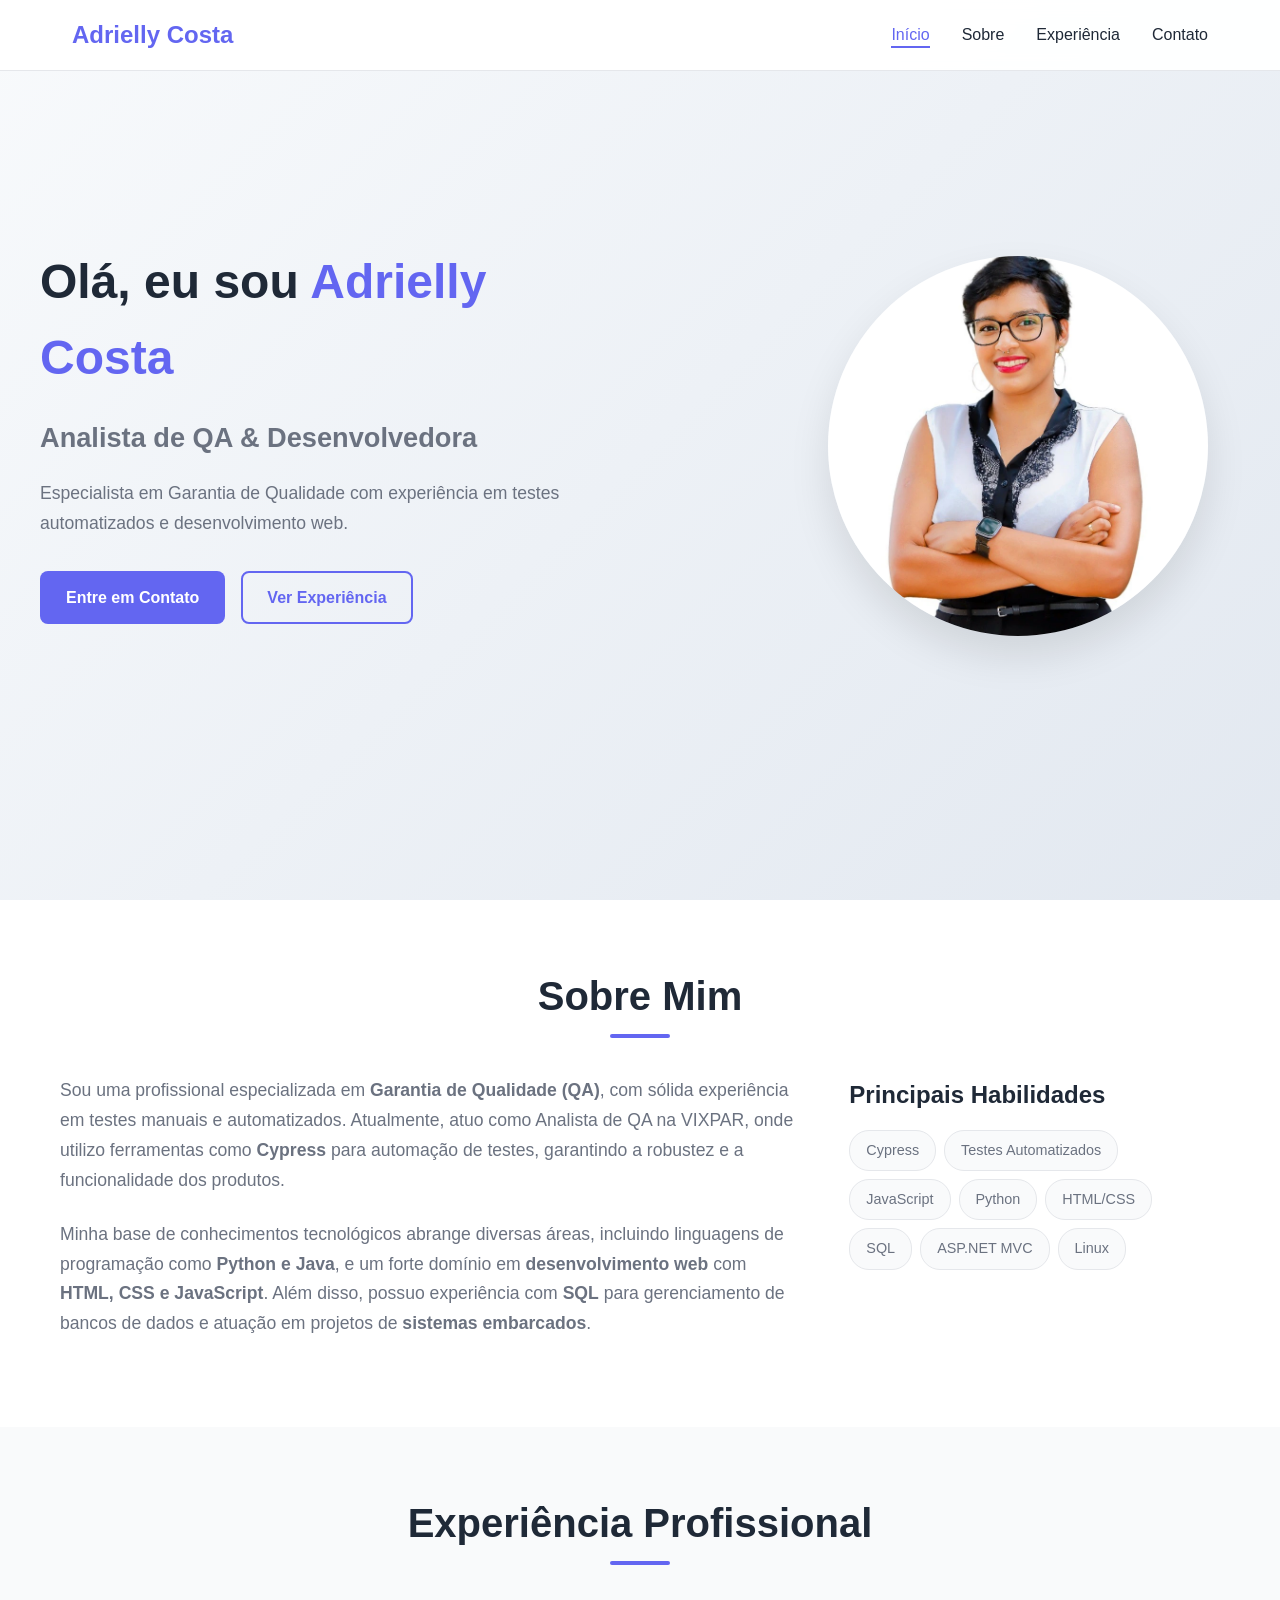
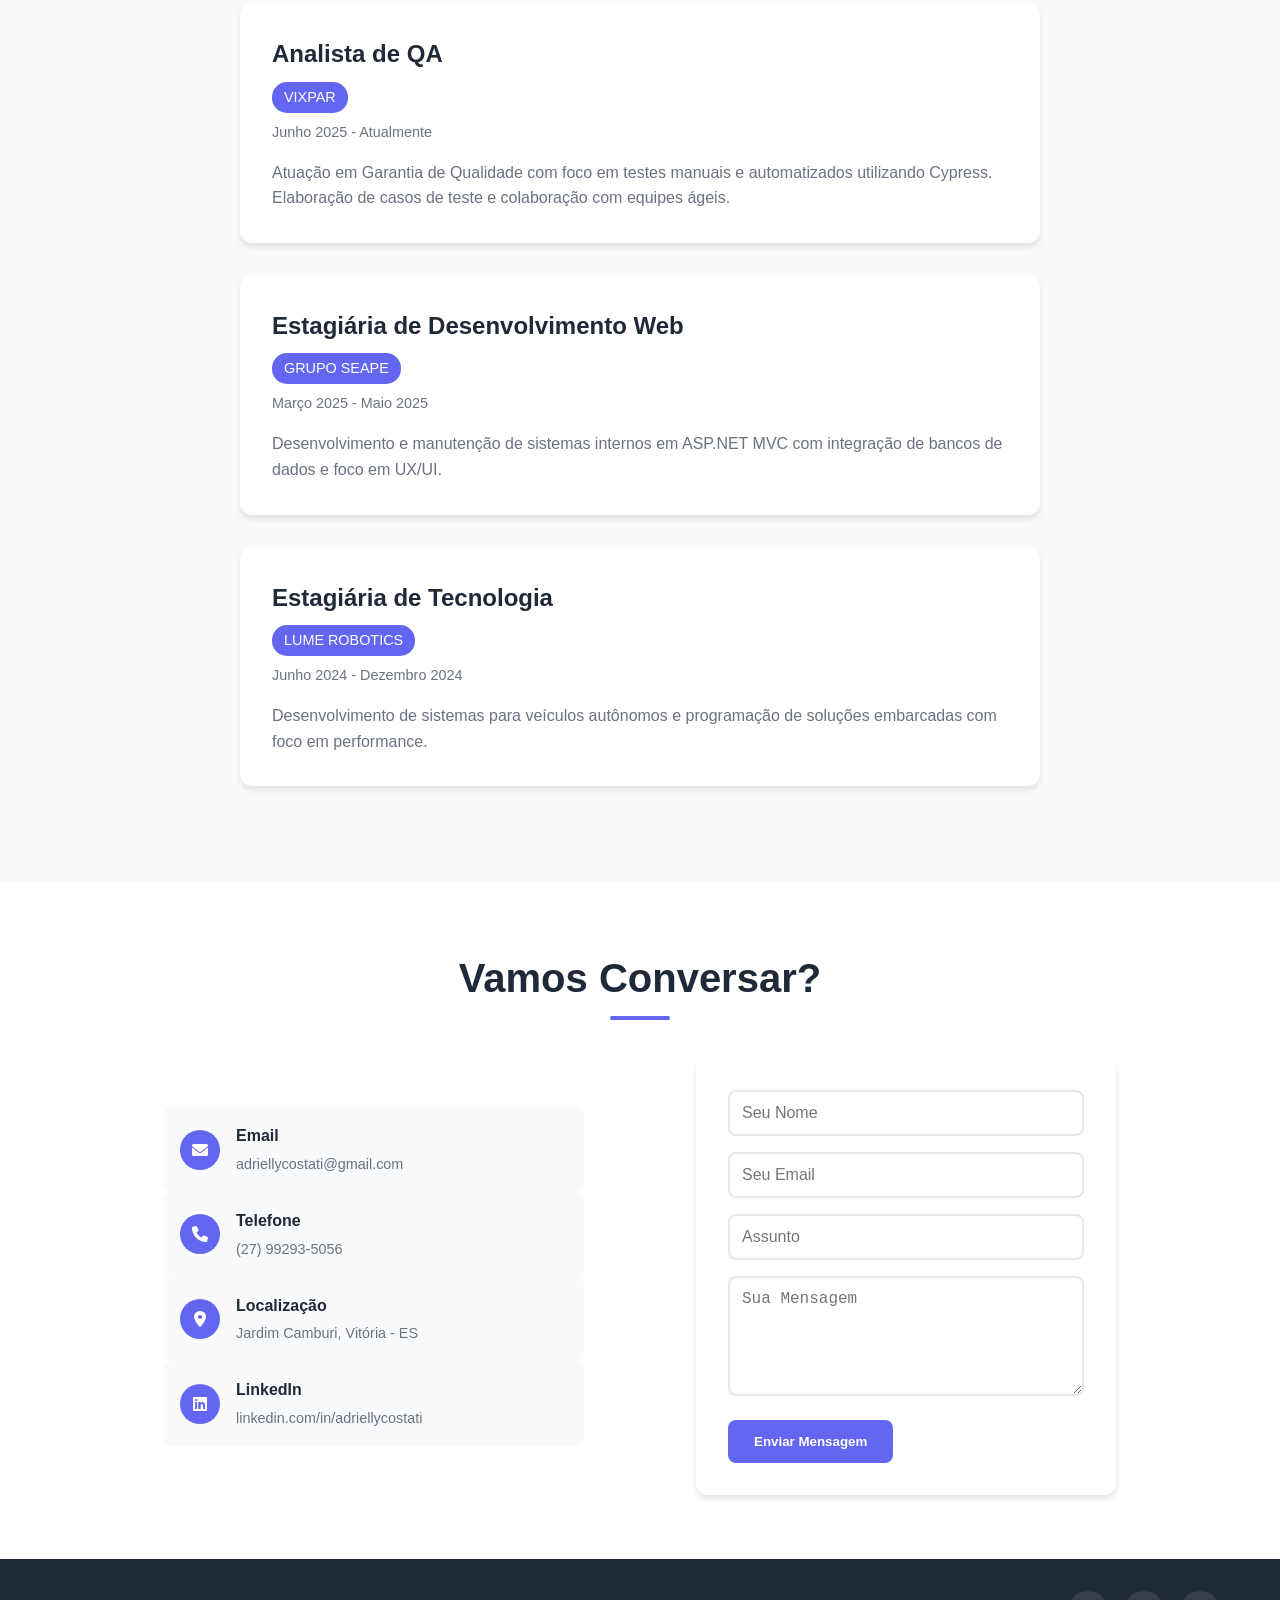
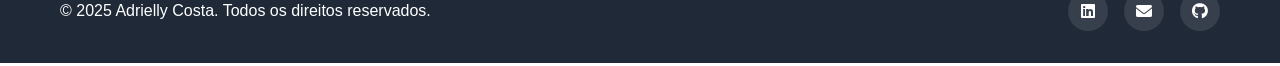
==== index.html @ 8c0b5ee8 "Meu portifório" ====
<!DOCTYPE html>
<html lang="pt-BR">
<head>
    <meta charset="UTF-8">
    <meta name="viewport" content="width=device-width, initial-scale=1.0">
    <title>Adrielly Costa - Analista de QA</title>
    <link rel="stylesheet" href="styles.css">
    <link href="https://cdnjs.cloudflare.com/ajax/libs/font-awesome/6.0.0/css/all.min.css" rel="stylesheet">
</head>
<body>
    <!-- Cabeçalho -->
    <header class="header">
        <nav class="nav">
            <h2>Adrielly Costa</h2>
            <ul class="nav-menu">
                <li><a href="#principal">Início</a></li>
                <li><a href="#sobre">Sobre</a></li>
                <li><a href="#experiencia">Experiência</a></li>
                <li><a href="#contato">Contato</a></li>
            </ul>
            <div class="hamburger">
                <span></span>
                <span></span>
                <span></span>
            </div>
        </nav>
    </header>

    <!-- Seção Principal -->
    <section id="principal" class="principal">
        <div class="principal-conteudo">
            <div class="principal-texto">
                <h1>Olá, eu sou <span class="highlight">Adrielly Costa</span></h1>
                <h2>Analista de QA & Desenvolvedora</h2>
                <p>Especialista em Garantia de Qualidade com experiência em testes automatizados e desenvolvimento web.</p>
                <div class="principal-botoes">
                    <a href="#contato" class="botao botao-primario">Entre em Contato</a>
                    <a href="#experiencia" class="botao botao-secundario">Ver Experiência</a>
                </div>
            </div>
            <div class="principal-imagem">
                <img src="1715018384834.webp" alt="Adrielly Costa" class="imagem-perfil">
            </div>
        </div>
    </section>

    <!-- Seção Sobre -->
    <section id="sobre" class="sobre">
        <div class="container">
            <h2 class="section-title">Sobre Mim</h2>
            <div class="sobre-conteudo">
                <div class="sobre-texto">
                    <p>Sou uma profissional especializada em <strong>Garantia de Qualidade (QA)</strong>, com sólida experiência em testes manuais e automatizados. Atualmente, atuo como Analista de QA na VIXPAR, onde utilizo ferramentas como <strong>Cypress</strong> para automação de testes, garantindo a robustez e a funcionalidade dos produtos.</p>
                    <p>Minha base de conhecimentos tecnológicos abrange diversas áreas, incluindo linguagens de programação como <strong>Python e Java</strong>, e um forte domínio em <strong>desenvolvimento web</strong> com <strong>HTML, CSS e JavaScript</strong>. Além disso, possuo experiência com <strong>SQL</strong> para gerenciamento de bancos de dados e atuação em projetos de <strong>sistemas embarcados</strong>.</p>
                </div>
                <div class="habilidades">
                    <h3>Principais Habilidades</h3>
                    <div class="lista-habilidades">
                        <span class="habilidade-tag">Cypress</span>
                        <span class="habilidade-tag">Testes Automatizados</span>
                        <span class="habilidade-tag">JavaScript</span>
                        <span class="habilidade-tag">Python</span>
                        <span class="habilidade-tag">HTML/CSS</span>
                        <span class="habilidade-tag">SQL</span>
                        <span class="habilidade-tag">ASP.NET MVC</span>
                        <span class="habilidade-tag">Linux</span>
                    </div>
                </div>
            </div>
        </div>
    </section>

    <!-- Seção de Experiência -->
    <section id="experiencia" class="experiencia">
        <div class="container">
            <h2 class="section-title">Experiência Profissional</h2>
            <div class="linha-tempo">
                <div class="item-linha-tempo">
                    <div class="conteudo-linha-tempo">
                        <h3>Analista de QA</h3>
                        <span class="empresa">VIXPAR</span>
                        <span class="periodo">Junho 2025 - Atualmente</span>
                        <p>Atuação em Garantia de Qualidade com foco em testes manuais e automatizados utilizando Cypress. Elaboração de casos de teste e colaboração com equipes ágeis.</p>
                    </div>
                </div>

                <div class="item-linha-tempo">
                    <div class="conteudo-linha-tempo">
                        <h3>Estagiária de Desenvolvimento Web</h3>
                        <span class="empresa">GRUPO SEAPE</span>
                        <span class="periodo">Março 2025 - Maio 2025</span>
                        <p>Desenvolvimento e manutenção de sistemas internos em ASP.NET MVC com integração de bancos de dados e foco em UX/UI.</p>
                    </div>
                </div>

                <div class="item-linha-tempo">
                    <div class="conteudo-linha-tempo">
                        <h3>Estagiária de Tecnologia</h3>
                        <span class="empresa">LUME ROBOTICS</span>
                        <span class="periodo">Junho 2024 - Dezembro 2024</span>
                        <p>Desenvolvimento de sistemas para veículos autônomos e programação de soluções embarcadas com foco em performance.</p>
                    </div>
                </div>
            </div>
        </div>
    </section>

    <!-- Seção de Contato -->
    <section id="contato" class="contato">
        <div class="container">
            <h2 class="section-title">Vamos Conversar?</h2>
            <div class="conteudo-contato">
                <div class="info-contato">
                    <div class="item-contato">
                        <i class="fas fa-envelope"></i>
                        <div>
                            <h4>Email</h4>
                            <p>adriellycostati@gmail.com</p>
                        </div>
                    </div>
                    <div class="item-contato">
                        <i class="fas fa-phone"></i>
                        <div>
                            <h4>Telefone</h4>
                            <p>(27) 99293-5056</p>
                        </div>
                    </div>
                    <div class="item-contato">
                        <i class="fas fa-map-marker-alt"></i>
                        <div>
                            <h4>Localização</h4>
                            <p>Jardim Camburi, Vitória - ES</p>
                        </div>
                    </div>
                    <div class="item-contato">
                        <i class="fab fa-linkedin"></i>
                        <div>
                            <h4>LinkedIn</h4>
                            <p>linkedin.com/in/adriellycostati</p>
                        </div>
                    </div>
                </div>
                <div class="formulario-contato">
                    <form id="formularioContato">
                        <input type="text" placeholder="Seu Nome" required>
                        <input type="email" placeholder="Seu Email" required>
                        <input type="text" placeholder="Assunto" required>
                        <textarea placeholder="Sua Mensagem" rows="5" required></textarea>
                        <button type="submit" class="botao botao-primario">Enviar Mensagem</button>
                    </form>
                </div>
            </div>
        </div>
    </section>

    <!-- Rodapé -->
    <footer class="footer">
        <div class="container">
            <p>&copy; 2025 Adrielly Costa. Todos os direitos reservados.</p>
            <div class="links-sociais">
                <a href="https://www.linkedin.com/in/adriellycostati" target="_blank"><i class="fab fa-linkedin"></i></a>
                <a href="mailto:adriellycostati@gmail.com"><i class="fas fa-envelope"></i></a>
                <a href="https://github.com/adriellycosta" target="_blank"><i class="fab fa-github"></i></a>
            </div>
        </div>
    </footer>

    <script src="script.js"></script>
</body>
</html>
---- styles.css ----
/* Reset e configurações básicas */
* {
    margin: 0;
    padding: 0;
    box-sizing: border-box;
}

:root {
    --primary-color: #6366f1;
    --primary-dark: #4f46e5;
    --secondary-color: #f59e0b;
    --text-primary: #1f2937;
    --text-secondary: #6b7280;
    --background: #ffffff;
    --background-secondary: #f9fafb;
    --border-color: #e5e7eb;
}

body {
    font-family: 'Arial', sans-serif;
    line-height: 1.6;
    color: var(--text-primary);
    background-color: var(--background);
}

.container {
    max-width: 1200px;
    margin: 0 auto;
    padding: 0 20px;
}

/* Cabeçalho */
.header {
    position: fixed;
    top: 0;
    left: 0;
    right: 0;
    background: rgba(255, 255, 255, 0.95);
    backdrop-filter: blur(10px);
    border-bottom: 1px solid var(--border-color);
    z-index: 1000;
}

.nav {
    display: flex;
    justify-content: space-between;
    align-items: center;
    padding: 1rem 2rem;
    max-width: 1200px;
    margin: 0 auto;
}

.nav h2 {
    color: var(--primary-color);
    font-size: 1.5rem;
}

.nav-menu {
    display: flex;
    list-style: none;
    gap: 2rem;
}

.nav-menu a {
    text-decoration: none;
    color: var(--text-primary);
    font-weight: 500;
    transition: color 0.3s ease;
}

.nav-menu a:hover {
    color: var(--primary-color);
}

.hamburger {
    display: none;
    flex-direction: column;
    cursor: pointer;
    gap: 4px;
}

.hamburger span {
    width: 25px;
    height: 3px;
    background: var(--text-primary);
    transition: 0.3s;
}

/* Seção Principal */
.principal {
    min-height: 100vh;
    display: flex;
    align-items: center;
    padding: 2rem;
    background: linear-gradient(135deg, #f8fafc 0%, #e2e8f0 100%);
}

.principal-conteudo {
    display: grid;
    grid-template-columns: 1fr 1fr;
    gap: 3rem;
    align-items: center;
    max-width: 1200px;
    margin: 0 auto;
}

.principal-imagem {
    justify-self: end;
}

.principal h1 {
    font-size: 3rem;
    font-weight: 700;
    margin-bottom: 1.2rem;
}

.highlight {
    color: var(--primary-color);
}

.principal h2 {
    font-size: 1.7rem;
    color: var(--text-secondary);
    margin-bottom: 1.2rem;
}

.principal p {
    font-size: 1.1rem;
    color: var(--text-secondary);
    margin-bottom: 2rem;
    line-height: 1.7;
}

.principal-botoes {
    display: flex;
    gap: 1rem;
    margin-bottom: 2rem;
}

.botao {
    display: inline-block;
    padding: 12px 24px;
    border-radius: 8px;
    text-decoration: none;
    font-weight: 600;
    transition: all 0.3s ease;
    border: 2px solid transparent;
}

.botao-primario {
    background: var(--primary-color);
    color: white;
}

.botao-primario:hover {
    background: var(--primary-dark);
    transform: translateY(-2px);
}

.botao-secundario {
    background: transparent;
    color: var(--primary-color);
    border-color: var(--primary-color);
}

.botao-secundario:hover {
    background: var(--primary-color);
    color: white;
}

.imagem-perfil {
    width: 380px;
    height: 380px;
    border-radius: 50%;
    object-fit: cover;
    box-shadow: 0 20px 40px rgba(0, 0, 0, 0.1);
    transition: transform 0.3s ease;
    margin-right: 2rem;
}

.imagem-perfil:hover {
    transform: scale(1.05);
}

/* Seção Sobre */
.sobre {
    padding: 4rem 0;
    background: var(--background);
}

.section-title {
    font-size: 2.5rem;
    text-align: center;
    margin-bottom: 3rem;
    color: var(--text-primary);
    position: relative;
}

.section-title::after {
    content: '';
    position: absolute;
    bottom: -10px;
    left: 50%;
    transform: translateX(-50%);
    width: 60px;
    height: 4px;
    background: var(--primary-color);
    border-radius: 2px;
}

.sobre-conteudo {
    display: grid;
    grid-template-columns: 2fr 1fr;
    gap: 3rem;
    align-items: start;
}

.sobre-texto p {
    font-size: 1.1rem;
    color: var(--text-secondary);
    margin-bottom: 1.5rem;
    line-height: 1.7;
}

.habilidades h3 {
    font-size: 1.5rem;
    margin-bottom: 1rem;
    color: var(--text-primary);
}

.lista-habilidades {
    display: flex;
    flex-wrap: wrap;
    gap: 0.5rem;
}

.habilidade-tag {
    background: var(--background-secondary);
    color: var(--text-secondary);
    padding: 0.5rem 1rem;
    border-radius: 20px;
    font-size: 0.9rem;
    border: 1px solid var(--border-color);
}

/* Seção de Experiência */
.experiencia {
    padding: 4rem 0;
    background: var(--background-secondary);
}

.linha-tempo {
    max-width: 800px;
    margin: 0 auto;
}

.item-linha-tempo {
    margin-bottom: 2rem;
    padding: 2rem;
    background: white;
    border-radius: 12px;
    box-shadow: 0 4px 6px rgba(0, 0, 0, 0.1);
    transition: transform 0.3s ease;
}

.item-linha-tempo:hover {
    transform: translateY(-5px);
}

.conteudo-linha-tempo h3 {
    font-size: 1.5rem;
    color: var(--text-primary);
    margin-bottom: 0.5rem;
}

.empresa {
    display: inline-block;
    background: var(--primary-color);
    color: white;
    padding: 0.25rem 0.75rem;
    border-radius: 15px;
    font-size: 0.9rem;
    margin-bottom: 0.5rem;
}

.periodo {
    display: block;
    color: var(--text-secondary);
    font-size: 0.9rem;
    margin-bottom: 1rem;
}

.conteudo-linha-tempo p {
    color: var(--text-secondary);
    line-height: 1.6;
}

/* Seção de Contato */
.contato {
    padding: 4rem 0;
    background: var(--background);
}

.conteudo-contato {
    display: grid;
    grid-template-columns: 1fr 1fr;
    gap: 4rem;
    align-items: center;
    justify-items: center;
    max-width: 1000px;
    margin: 0 auto;
    width: 100%;
}

.info-contato, .formulario-contato {
    width: 100%;
    max-width: 420px;
    justify-self: center;
}

.item-contato {
    display: flex;
    gap: 1rem;
    align-items: center;
    padding: 1rem;
    background: var(--background-secondary);
    border-radius: 8px;
}

.item-contato i {
    width: 40px;
    height: 40px;
    background: var(--primary-color);
    color: white;
    border-radius: 50%;
    display: flex;
    align-items: center;
    justify-content: center;
}

.item-contato h4 {
    margin-bottom: 0.25rem;
    color: var(--text-primary);
}

.item-contato p {
    color: var(--text-secondary);
    font-size: 0.9rem;
}

.formulario-contato {
    background: white;
    padding: 2rem;
    border-radius: 12px;
    box-shadow: 0 4px 6px rgba(0, 0, 0, 0.1);
}

.formulario-contato input,
.formulario-contato textarea {
    width: 100%;
    padding: 12px;
    margin-bottom: 1rem;
    border: 2px solid var(--border-color);
    border-radius: 8px;
    font-size: 1rem;
    transition: border-color 0.3s ease;
}

.formulario-contato input:focus,
.formulario-contato textarea:focus {
    outline: none;
    border-color: var(--primary-color);
}

.formulario-contato textarea {
    resize: vertical;
    min-height: 120px;
}

/* Rodapé */
.footer {
    background: var(--text-primary);
    color: white;
    padding: 2rem 0;
}

.footer .container {
    display: flex;
    justify-content: space-between;
    align-items: center;
}

.links-sociais {
    display: flex;
    gap: 1rem;
}

.links-sociais a {
    display: flex;
    align-items: center;
    justify-content: center;
    width: 40px;
    height: 40px;
    background: rgba(255, 255, 255, 0.1);
    color: white;
    border-radius: 50%;
    text-decoration: none;
    transition: background 0.3s ease;
}

.links-sociais a:hover {
    background: var(--primary-color);
}

/* Responsividade */
@media (max-width: 768px) {
    .nav-menu {
        position: fixed;
        top: 100%;
        left: 0;
        right: 0;
        background: white;
        flex-direction: column;
        padding: 2rem;
        box-shadow: 0 4px 6px rgba(0, 0, 0, 0.1);
        transform: translateY(-100%);
        opacity: 0;
        visibility: hidden;
        transition: all 0.3s ease;
    }

    .nav-menu.active {
        transform: translateY(0);
        opacity: 1;
        visibility: visible;
    }

    .hamburger {
        display: flex;
    }

    .hamburger.active span:nth-child(1) {
        transform: rotate(45deg) translate(5px, 5px);
    }

    .hamburger.active span:nth-child(2) {
        opacity: 0;
    }

    .hamburger.active span:nth-child(3) {
        transform: rotate(-45deg) translate(7px, -6px);
    }

    .principal-conteudo {
        grid-template-columns: 1fr;
        text-align: center;
        gap: 2rem;
    }

    .principal h1 {
        font-size: 2rem;
    }

    .principal-botoes {
        flex-direction: column;
        align-items: center;
    }

    .sobre-conteudo {
        grid-template-columns: 1fr;
        gap: 2rem;
    }

    .conteudo-contato {
        grid-template-columns: 1fr;
        gap: 2rem;
    }

    .footer .container {
        flex-direction: column;
        gap: 1rem;
        text-align: center;
    }
}

@media (max-width: 480px) {
    .container {
        padding: 0 1rem;
    }

    .principal {
        padding: 1rem;
    }

    .principal h1 {
        font-size: 2rem;
    }

    .principal h2 {
        font-size: 1rem;
    }

    .section-title {
        font-size: 2rem;
    }

    .imagem-perfil {
        width: 280px;
        height: 280px;
    }
}

@media (max-width: 1024px) {
    .conteudo-contato {
        gap: 2rem;
        max-width: 100%;
    }
    .info-contato, .formulario-contato {
        max-width: 100%;
    }
}

@media (max-width: 900px) {
    .conteudo-contato {
        grid-template-columns: 1fr;
        gap: 2rem;
        max-width: 100%;
        justify-items: center;
    }
    .info-contato, .formulario-contato {
        max-width: 600px;
    }
}

/* Animações */
.fade-in {
    opacity: 0;
    transform: translateY(30px);
    transition: all 0.6s ease;
}

.fade-in.visible {
    opacity: 1;
    transform: translateY(0);
}

/* Scroll suave */
html {
    scroll-behavior: smooth;
}
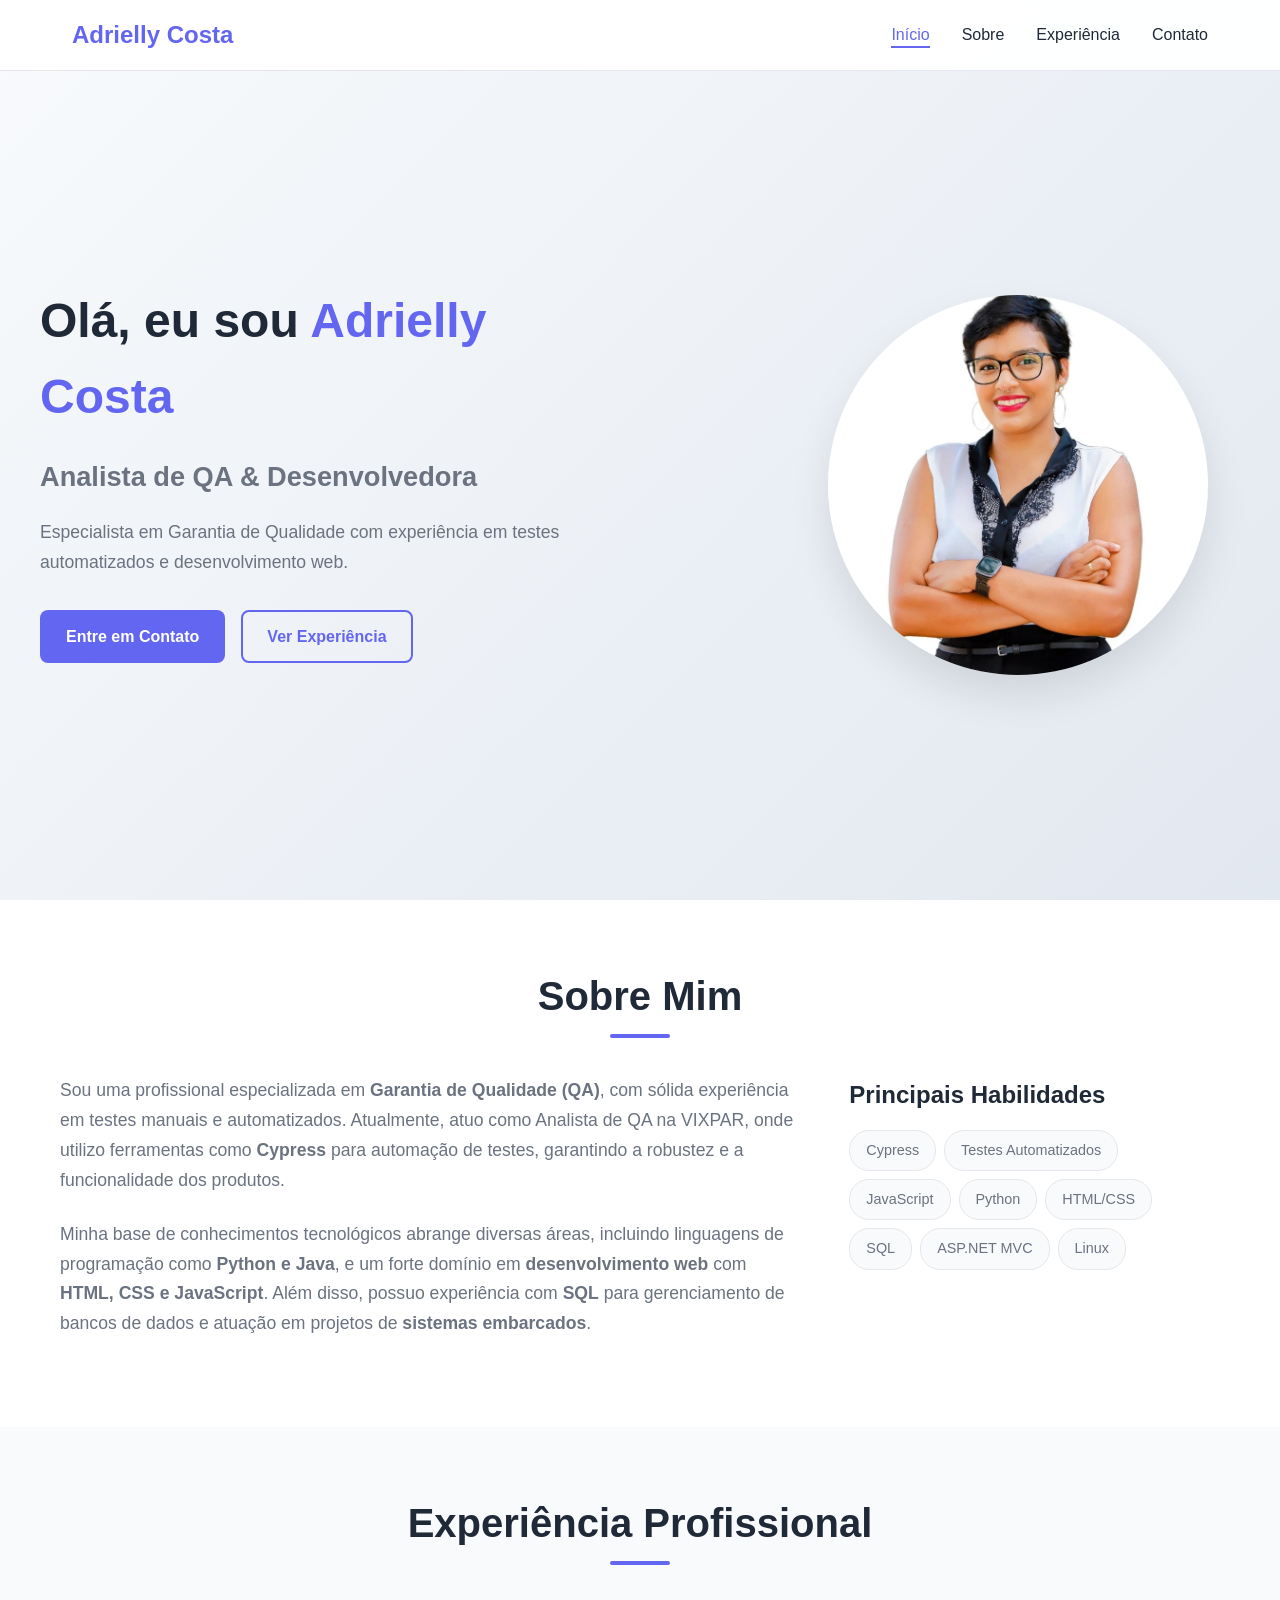
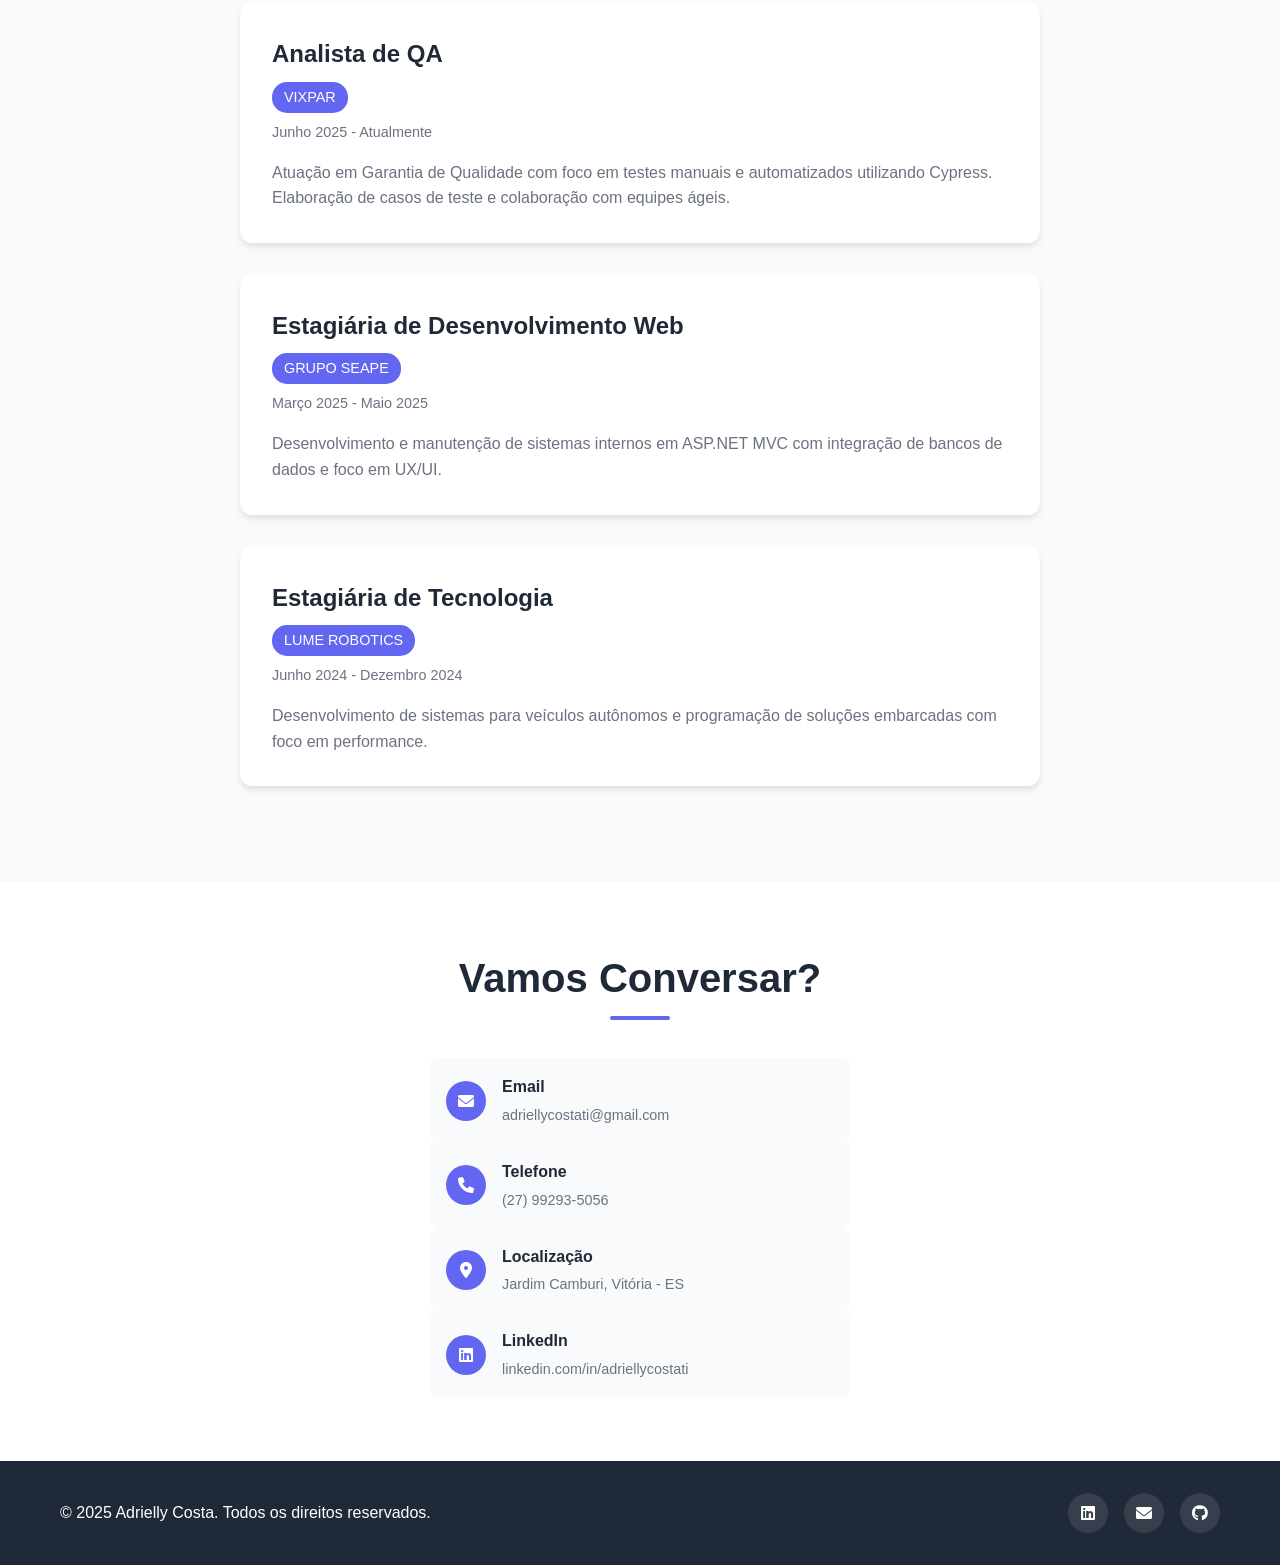
==== commit 646b78d3: "Atualizacao portfólio Adrielly Costa" ====
--- a/index.html
+++ b/index.html
@@ -1,170 +1,162 @@
-<!DOCTYPE html>
-<html lang="pt-BR">
-<head>
-    <meta charset="UTF-8">
-    <meta name="viewport" content="width=device-width, initial-scale=1.0">
-    <title>Adrielly Costa - Analista de QA</title>
-    <link rel="stylesheet" href="styles.css">
-    <link href="https://cdnjs.cloudflare.com/ajax/libs/font-awesome/6.0.0/css/all.min.css" rel="stylesheet">
-</head>
-<body>
-    <!-- Cabeçalho -->
-    <header class="header">
-        <nav class="nav">
-            <h2>Adrielly Costa</h2>
-            <ul class="nav-menu">
-                <li><a href="#principal">Início</a></li>
-                <li><a href="#sobre">Sobre</a></li>
-                <li><a href="#experiencia">Experiência</a></li>
-                <li><a href="#contato">Contato</a></li>
-            </ul>
-            <div class="hamburger">
-                <span></span>
-                <span></span>
-                <span></span>
-            </div>
-        </nav>
-    </header>
-
-    <!-- Seção Principal -->
-    <section id="principal" class="principal">
-        <div class="principal-conteudo">
-            <div class="principal-texto">
-                <h1>Olá, eu sou <span class="highlight">Adrielly Costa</span></h1>
-                <h2>Analista de QA & Desenvolvedora</h2>
-                <p>Especialista em Garantia de Qualidade com experiência em testes automatizados e desenvolvimento web.</p>
-                <div class="principal-botoes">
-                    <a href="#contato" class="botao botao-primario">Entre em Contato</a>
-                    <a href="#experiencia" class="botao botao-secundario">Ver Experiência</a>
-                </div>
-            </div>
-            <div class="principal-imagem">
-                <img src="1715018384834.webp" alt="Adrielly Costa" class="imagem-perfil">
-            </div>
-        </div>
-    </section>
-
-    <!-- Seção Sobre -->
-    <section id="sobre" class="sobre">
-        <div class="container">
-            <h2 class="section-title">Sobre Mim</h2>
-            <div class="sobre-conteudo">
-                <div class="sobre-texto">
-                    <p>Sou uma profissional especializada em <strong>Garantia de Qualidade (QA)</strong>, com sólida experiência em testes manuais e automatizados. Atualmente, atuo como Analista de QA na VIXPAR, onde utilizo ferramentas como <strong>Cypress</strong> para automação de testes, garantindo a robustez e a funcionalidade dos produtos.</p>
-                    <p>Minha base de conhecimentos tecnológicos abrange diversas áreas, incluindo linguagens de programação como <strong>Python e Java</strong>, e um forte domínio em <strong>desenvolvimento web</strong> com <strong>HTML, CSS e JavaScript</strong>. Além disso, possuo experiência com <strong>SQL</strong> para gerenciamento de bancos de dados e atuação em projetos de <strong>sistemas embarcados</strong>.</p>
-                </div>
-                <div class="habilidades">
-                    <h3>Principais Habilidades</h3>
-                    <div class="lista-habilidades">
-                        <span class="habilidade-tag">Cypress</span>
-                        <span class="habilidade-tag">Testes Automatizados</span>
-                        <span class="habilidade-tag">JavaScript</span>
-                        <span class="habilidade-tag">Python</span>
-                        <span class="habilidade-tag">HTML/CSS</span>
-                        <span class="habilidade-tag">SQL</span>
-                        <span class="habilidade-tag">ASP.NET MVC</span>
-                        <span class="habilidade-tag">Linux</span>
-                    </div>
-                </div>
-            </div>
-        </div>
-    </section>
-
-    <!-- Seção de Experiência -->
-    <section id="experiencia" class="experiencia">
-        <div class="container">
-            <h2 class="section-title">Experiência Profissional</h2>
-            <div class="linha-tempo">
-                <div class="item-linha-tempo">
-                    <div class="conteudo-linha-tempo">
-                        <h3>Analista de QA</h3>
-                        <span class="empresa">VIXPAR</span>
-                        <span class="periodo">Junho 2025 - Atualmente</span>
-                        <p>Atuação em Garantia de Qualidade com foco em testes manuais e automatizados utilizando Cypress. Elaboração de casos de teste e colaboração com equipes ágeis.</p>
-                    </div>
-                </div>
-
-                <div class="item-linha-tempo">
-                    <div class="conteudo-linha-tempo">
-                        <h3>Estagiária de Desenvolvimento Web</h3>
-                        <span class="empresa">GRUPO SEAPE</span>
-                        <span class="periodo">Março 2025 - Maio 2025</span>
-                        <p>Desenvolvimento e manutenção de sistemas internos em ASP.NET MVC com integração de bancos de dados e foco em UX/UI.</p>
-                    </div>
-                </div>
-
-                <div class="item-linha-tempo">
-                    <div class="conteudo-linha-tempo">
-                        <h3>Estagiária de Tecnologia</h3>
-                        <span class="empresa">LUME ROBOTICS</span>
-                        <span class="periodo">Junho 2024 - Dezembro 2024</span>
-                        <p>Desenvolvimento de sistemas para veículos autônomos e programação de soluções embarcadas com foco em performance.</p>
-                    </div>
-                </div>
-            </div>
-        </div>
-    </section>
-
-    <!-- Seção de Contato -->
-    <section id="contato" class="contato">
-        <div class="container">
-            <h2 class="section-title">Vamos Conversar?</h2>
-            <div class="conteudo-contato">
-                <div class="info-contato">
-                    <div class="item-contato">
-                        <i class="fas fa-envelope"></i>
-                        <div>
-                            <h4>Email</h4>
-                            <p>adriellycostati@gmail.com</p>
-                        </div>
-                    </div>
-                    <div class="item-contato">
-                        <i class="fas fa-phone"></i>
-                        <div>
-                            <h4>Telefone</h4>
-                            <p>(27) 99293-5056</p>
-                        </div>
-                    </div>
-                    <div class="item-contato">
-                        <i class="fas fa-map-marker-alt"></i>
-                        <div>
-                            <h4>Localização</h4>
-                            <p>Jardim Camburi, Vitória - ES</p>
-                        </div>
-                    </div>
-                    <div class="item-contato">
-                        <i class="fab fa-linkedin"></i>
-                        <div>
-                            <h4>LinkedIn</h4>
-                            <p>linkedin.com/in/adriellycostati</p>
-                        </div>
-                    </div>
-                </div>
-                <div class="formulario-contato">
-                    <form id="formularioContato">
-                        <input type="text" placeholder="Seu Nome" required>
-                        <input type="email" placeholder="Seu Email" required>
-                        <input type="text" placeholder="Assunto" required>
-                        <textarea placeholder="Sua Mensagem" rows="5" required></textarea>
-                        <button type="submit" class="botao botao-primario">Enviar Mensagem</button>
-                    </form>
-                </div>
-            </div>
-        </div>
-    </section>
-
-    <!-- Rodapé -->
-    <footer class="footer">
-        <div class="container">
-            <p>&copy; 2025 Adrielly Costa. Todos os direitos reservados.</p>
-            <div class="links-sociais">
-                <a href="https://www.linkedin.com/in/adriellycostati" target="_blank"><i class="fab fa-linkedin"></i></a>
-                <a href="mailto:adriellycostati@gmail.com"><i class="fas fa-envelope"></i></a>
-                <a href="https://github.com/adriellycosta" target="_blank"><i class="fab fa-github"></i></a>
-            </div>
-        </div>
-    </footer>
-
-    <script src="script.js"></script>
-</body>
+<!DOCTYPE html>
+<html lang="pt-BR">
+<head>
+    <meta charset="UTF-8">
+    <meta name="viewport" content="width=device-width, initial-scale=1.0">
+    <title>Adrielly Costa - Analista de QA</title>
+    <link rel="stylesheet" href="styles.css">
+    <link href="https://cdnjs.cloudflare.com/ajax/libs/font-awesome/6.0.0/css/all.min.css" rel="stylesheet">
+</head>
+<body>
+    <!-- Cabeçalho -->
+    <header class="header">
+        <nav class="nav">
+            <h2>Adrielly Costa</h2>
+            <ul class="nav-menu">
+                <li><a href="#principal">Início</a></li>
+                <li><a href="#sobre">Sobre</a></li>
+                <li><a href="#experiencia">Experiência</a></li>
+                <li><a href="#contato">Contato</a></li>
+            </ul>
+            <div class="hamburger">
+                <span></span>
+                <span></span>
+                <span></span>
+            </div>
+        </nav>
+    </header>
+
+    <!-- Seção Principal -->
+    <section id="principal" class="principal">
+        <div class="principal-conteudo">
+            <div class="principal-texto">
+                <h1>Olá, eu sou <span class="highlight">Adrielly Costa</span></h1>
+                <h2>Analista de QA & Desenvolvedora</h2>
+                <p>Especialista em Garantia de Qualidade com experiência em testes automatizados e desenvolvimento web.</p>
+                <div class="principal-botoes">
+                    <a href="#contato" class="botao botao-primario">Entre em Contato</a>
+                    <a href="#experiencia" class="botao botao-secundario">Ver Experiência</a>
+                </div>
+            </div>
+            <div class="principal-imagem">
+                <img src="1715018384834.webp" alt="Adrielly Costa" class="imagem-perfil">
+            </div>
+        </div>
+    </section>
+
+    <!-- Seção Sobre -->
+    <section id="sobre" class="sobre">
+        <div class="container">
+            <h2 class="section-title">Sobre Mim</h2>
+            <div class="sobre-conteudo">
+                <div class="sobre-texto">
+                    <p>Sou uma profissional especializada em <strong>Garantia de Qualidade (QA)</strong>, com sólida experiência em testes manuais e automatizados. Atualmente, atuo como Analista de QA na VIXPAR, onde utilizo ferramentas como <strong>Cypress</strong> para automação de testes, garantindo a robustez e a funcionalidade dos produtos.</p>
+                    <p>Minha base de conhecimentos tecnológicos abrange diversas áreas, incluindo linguagens de programação como <strong>Python e Java</strong>, e um forte domínio em <strong>desenvolvimento web</strong> com <strong>HTML, CSS e JavaScript</strong>. Além disso, possuo experiência com <strong>SQL</strong> para gerenciamento de bancos de dados e atuação em projetos de <strong>sistemas embarcados</strong>.</p>
+                </div>
+                <div class="habilidades">
+                    <h3>Principais Habilidades</h3>
+                    <div class="lista-habilidades">
+                        <span class="habilidade-tag">Cypress</span>
+                        <span class="habilidade-tag">Testes Automatizados</span>
+                        <span class="habilidade-tag">JavaScript</span>
+                        <span class="habilidade-tag">Python</span>
+                        <span class="habilidade-tag">HTML/CSS</span>
+                        <span class="habilidade-tag">SQL</span>
+                        <span class="habilidade-tag">ASP.NET MVC</span>
+                        <span class="habilidade-tag">Linux</span>
+                    </div>
+                </div>
+            </div>
+        </div>
+    </section>
+
+    <!-- Seção de Experiência -->
+    <section id="experiencia" class="experiencia">
+        <div class="container">
+            <h2 class="section-title">Experiência Profissional</h2>
+            <div class="linha-tempo">
+                <div class="item-linha-tempo">
+                    <div class="conteudo-linha-tempo">
+                        <h3>Analista de QA</h3>
+                        <span class="empresa">VIXPAR</span>
+                        <span class="periodo">Junho 2025 - Atualmente</span>
+                        <p>Atuação em Garantia de Qualidade com foco em testes manuais e automatizados utilizando Cypress. Elaboração de casos de teste e colaboração com equipes ágeis.</p>
+                    </div>
+                </div>
+
+                <div class="item-linha-tempo">
+                    <div class="conteudo-linha-tempo">
+                        <h3>Estagiária de Desenvolvimento Web</h3>
+                        <span class="empresa">GRUPO SEAPE</span>
+                        <span class="periodo">Março 2025 - Maio 2025</span>
+                        <p>Desenvolvimento e manutenção de sistemas internos em ASP.NET MVC com integração de bancos de dados e foco em UX/UI.</p>
+                    </div>
+                </div>
+
+                <div class="item-linha-tempo">
+                    <div class="conteudo-linha-tempo">
+                        <h3>Estagiária de Tecnologia</h3>
+                        <span class="empresa">LUME ROBOTICS</span>
+                        <span class="periodo">Junho 2024 - Dezembro 2024</span>
+                        <p>Desenvolvimento de sistemas para veículos autônomos e programação de soluções embarcadas com foco em performance.</p>
+                    </div>
+                </div>
+            </div>
+        </div>
+    </section>
+
+    <!-- Seção de Contato -->
+    <section id="contato" class="contato">
+        <div class="container">
+            <h2 class="section-title">Vamos Conversar?</h2>
+            <div class="conteudo-contato">
+                <div class="info-contato">
+                    <div class="item-contato">
+                        <i class="fas fa-envelope"></i>
+                        <div>
+                            <h4>Email</h4>
+                            <p>adriellycostati@gmail.com</p>
+                        </div>
+                    </div>
+                    <div class="item-contato">
+                        <i class="fas fa-phone"></i>
+                        <div>
+                            <h4>Telefone</h4>
+                            <p>(27) 99293-5056</p>
+                        </div>
+                    </div>
+                    <div class="item-contato">
+                        <i class="fas fa-map-marker-alt"></i>
+                        <div>
+                            <h4>Localização</h4>
+                            <p>Jardim Camburi, Vitória - ES</p>
+                        </div>
+                    </div>
+                    <div class="item-contato">
+                        <i class="fab fa-linkedin"></i>
+                        <div>
+                            <h4>LinkedIn</h4>
+                            <p>linkedin.com/in/adriellycostati</p>
+                        </div>
+                    </div>
+                </div>
+                <!-- Formulário removido -->
+            </div>
+        </div>
+    </section>
+
+    <!-- Rodapé -->
+    <footer class="footer">
+        <div class="container">
+            <p>&copy; 2025 Adrielly Costa. Todos os direitos reservados.</p>
+            <div class="links-sociais">
+                <a href="https://www.linkedin.com/in/adriellycostati" target="_blank"><i class="fab fa-linkedin"></i></a>
+                <a href="mailto:adriellycostati@gmail.com"><i class="fas fa-envelope"></i></a>
+                <a href="https://github.com/adriellycosta" target="_blank"><i class="fab fa-github"></i></a>
+            </div>
+        </div>
+    </footer>
+
+    <script src="script.js"></script>
+</body>
 </html>
--- a/styles.css
+++ b/styles.css
@@ -1,550 +1,523 @@
-/* Reset e configurações básicas */
-* {
-    margin: 0;
-    padding: 0;
-    box-sizing: border-box;
-}
-
-:root {
-    --primary-color: #6366f1;
-    --primary-dark: #4f46e5;
-    --secondary-color: #f59e0b;
-    --text-primary: #1f2937;
-    --text-secondary: #6b7280;
-    --background: #ffffff;
-    --background-secondary: #f9fafb;
-    --border-color: #e5e7eb;
-}
-
-body {
-    font-family: 'Arial', sans-serif;
-    line-height: 1.6;
-    color: var(--text-primary);
-    background-color: var(--background);
-}
-
-.container {
-    max-width: 1200px;
-    margin: 0 auto;
-    padding: 0 20px;
-}
-
-/* Cabeçalho */
-.header {
-    position: fixed;
-    top: 0;
-    left: 0;
-    right: 0;
-    background: rgba(255, 255, 255, 0.95);
-    backdrop-filter: blur(10px);
-    border-bottom: 1px solid var(--border-color);
-    z-index: 1000;
-}
-
-.nav {
-    display: flex;
-    justify-content: space-between;
-    align-items: center;
-    padding: 1rem 2rem;
-    max-width: 1200px;
-    margin: 0 auto;
-}
-
-.nav h2 {
-    color: var(--primary-color);
-    font-size: 1.5rem;
-}
-
-.nav-menu {
-    display: flex;
-    list-style: none;
-    gap: 2rem;
-}
-
-.nav-menu a {
-    text-decoration: none;
-    color: var(--text-primary);
-    font-weight: 500;
-    transition: color 0.3s ease;
-}
-
-.nav-menu a:hover {
-    color: var(--primary-color);
-}
-
-.hamburger {
-    display: none;
-    flex-direction: column;
-    cursor: pointer;
-    gap: 4px;
-}
-
-.hamburger span {
-    width: 25px;
-    height: 3px;
-    background: var(--text-primary);
-    transition: 0.3s;
-}
-
-/* Seção Principal */
-.principal {
-    min-height: 100vh;
-    display: flex;
-    align-items: center;
-    padding: 2rem;
-    background: linear-gradient(135deg, #f8fafc 0%, #e2e8f0 100%);
-}
-
-.principal-conteudo {
-    display: grid;
-    grid-template-columns: 1fr 1fr;
-    gap: 3rem;
-    align-items: center;
-    max-width: 1200px;
-    margin: 0 auto;
-}
-
-.principal-imagem {
-    justify-self: end;
-}
-
-.principal h1 {
-    font-size: 3rem;
-    font-weight: 700;
-    margin-bottom: 1.2rem;
-}
-
-.highlight {
-    color: var(--primary-color);
-}
-
-.principal h2 {
-    font-size: 1.7rem;
-    color: var(--text-secondary);
-    margin-bottom: 1.2rem;
-}
-
-.principal p {
-    font-size: 1.1rem;
-    color: var(--text-secondary);
-    margin-bottom: 2rem;
-    line-height: 1.7;
-}
-
-.principal-botoes {
-    display: flex;
-    gap: 1rem;
-    margin-bottom: 2rem;
-}
-
-.botao {
-    display: inline-block;
-    padding: 12px 24px;
-    border-radius: 8px;
-    text-decoration: none;
-    font-weight: 600;
-    transition: all 0.3s ease;
-    border: 2px solid transparent;
-}
-
-.botao-primario {
-    background: var(--primary-color);
-    color: white;
-}
-
-.botao-primario:hover {
-    background: var(--primary-dark);
-    transform: translateY(-2px);
-}
-
-.botao-secundario {
-    background: transparent;
-    color: var(--primary-color);
-    border-color: var(--primary-color);
-}
-
-.botao-secundario:hover {
-    background: var(--primary-color);
-    color: white;
-}
-
-.imagem-perfil {
-    width: 380px;
-    height: 380px;
-    border-radius: 50%;
-    object-fit: cover;
-    box-shadow: 0 20px 40px rgba(0, 0, 0, 0.1);
-    transition: transform 0.3s ease;
-    margin-right: 2rem;
-}
-
-.imagem-perfil:hover {
-    transform: scale(1.05);
-}
-
-/* Seção Sobre */
-.sobre {
-    padding: 4rem 0;
-    background: var(--background);
-}
-
-.section-title {
-    font-size: 2.5rem;
-    text-align: center;
-    margin-bottom: 3rem;
-    color: var(--text-primary);
-    position: relative;
-}
-
-.section-title::after {
-    content: '';
-    position: absolute;
-    bottom: -10px;
-    left: 50%;
-    transform: translateX(-50%);
-    width: 60px;
-    height: 4px;
-    background: var(--primary-color);
-    border-radius: 2px;
-}
-
-.sobre-conteudo {
-    display: grid;
-    grid-template-columns: 2fr 1fr;
-    gap: 3rem;
-    align-items: start;
-}
-
-.sobre-texto p {
-    font-size: 1.1rem;
-    color: var(--text-secondary);
-    margin-bottom: 1.5rem;
-    line-height: 1.7;
-}
-
-.habilidades h3 {
-    font-size: 1.5rem;
-    margin-bottom: 1rem;
-    color: var(--text-primary);
-}
-
-.lista-habilidades {
-    display: flex;
-    flex-wrap: wrap;
-    gap: 0.5rem;
-}
-
-.habilidade-tag {
-    background: var(--background-secondary);
-    color: var(--text-secondary);
-    padding: 0.5rem 1rem;
-    border-radius: 20px;
-    font-size: 0.9rem;
-    border: 1px solid var(--border-color);
-}
-
-/* Seção de Experiência */
-.experiencia {
-    padding: 4rem 0;
-    background: var(--background-secondary);
-}
-
-.linha-tempo {
-    max-width: 800px;
-    margin: 0 auto;
-}
-
-.item-linha-tempo {
-    margin-bottom: 2rem;
-    padding: 2rem;
-    background: white;
-    border-radius: 12px;
-    box-shadow: 0 4px 6px rgba(0, 0, 0, 0.1);
-    transition: transform 0.3s ease;
-}
-
-.item-linha-tempo:hover {
-    transform: translateY(-5px);
-}
-
-.conteudo-linha-tempo h3 {
-    font-size: 1.5rem;
-    color: var(--text-primary);
-    margin-bottom: 0.5rem;
-}
-
-.empresa {
-    display: inline-block;
-    background: var(--primary-color);
-    color: white;
-    padding: 0.25rem 0.75rem;
-    border-radius: 15px;
-    font-size: 0.9rem;
-    margin-bottom: 0.5rem;
-}
-
-.periodo {
-    display: block;
-    color: var(--text-secondary);
-    font-size: 0.9rem;
-    margin-bottom: 1rem;
-}
-
-.conteudo-linha-tempo p {
-    color: var(--text-secondary);
-    line-height: 1.6;
-}
-
-/* Seção de Contato */
-.contato {
-    padding: 4rem 0;
-    background: var(--background);
-}
-
-.conteudo-contato {
-    display: grid;
-    grid-template-columns: 1fr 1fr;
-    gap: 4rem;
-    align-items: center;
-    justify-items: center;
-    max-width: 1000px;
-    margin: 0 auto;
-    width: 100%;
-}
-
-.info-contato, .formulario-contato {
-    width: 100%;
-    max-width: 420px;
-    justify-self: center;
-}
-
-.item-contato {
-    display: flex;
-    gap: 1rem;
-    align-items: center;
-    padding: 1rem;
-    background: var(--background-secondary);
-    border-radius: 8px;
-}
-
-.item-contato i {
-    width: 40px;
-    height: 40px;
-    background: var(--primary-color);
-    color: white;
-    border-radius: 50%;
-    display: flex;
-    align-items: center;
-    justify-content: center;
-}
-
-.item-contato h4 {
-    margin-bottom: 0.25rem;
-    color: var(--text-primary);
-}
-
-.item-contato p {
-    color: var(--text-secondary);
-    font-size: 0.9rem;
-}
-
-.formulario-contato {
-    background: white;
-    padding: 2rem;
-    border-radius: 12px;
-    box-shadow: 0 4px 6px rgba(0, 0, 0, 0.1);
-}
-
-.formulario-contato input,
-.formulario-contato textarea {
-    width: 100%;
-    padding: 12px;
-    margin-bottom: 1rem;
-    border: 2px solid var(--border-color);
-    border-radius: 8px;
-    font-size: 1rem;
-    transition: border-color 0.3s ease;
-}
-
-.formulario-contato input:focus,
-.formulario-contato textarea:focus {
-    outline: none;
-    border-color: var(--primary-color);
-}
-
-.formulario-contato textarea {
-    resize: vertical;
-    min-height: 120px;
-}
-
-/* Rodapé */
-.footer {
-    background: var(--text-primary);
-    color: white;
-    padding: 2rem 0;
-}
-
-.footer .container {
-    display: flex;
-    justify-content: space-between;
-    align-items: center;
-}
-
-.links-sociais {
-    display: flex;
-    gap: 1rem;
-}
-
-.links-sociais a {
-    display: flex;
-    align-items: center;
-    justify-content: center;
-    width: 40px;
-    height: 40px;
-    background: rgba(255, 255, 255, 0.1);
-    color: white;
-    border-radius: 50%;
-    text-decoration: none;
-    transition: background 0.3s ease;
-}
-
-.links-sociais a:hover {
-    background: var(--primary-color);
-}
-
-/* Responsividade */
-@media (max-width: 768px) {
-    .nav-menu {
-        position: fixed;
-        top: 100%;
-        left: 0;
-        right: 0;
-        background: white;
-        flex-direction: column;
-        padding: 2rem;
-        box-shadow: 0 4px 6px rgba(0, 0, 0, 0.1);
-        transform: translateY(-100%);
-        opacity: 0;
-        visibility: hidden;
-        transition: all 0.3s ease;
-    }
-
-    .nav-menu.active {
-        transform: translateY(0);
-        opacity: 1;
-        visibility: visible;
-    }
-
-    .hamburger {
-        display: flex;
-    }
-
-    .hamburger.active span:nth-child(1) {
-        transform: rotate(45deg) translate(5px, 5px);
-    }
-
-    .hamburger.active span:nth-child(2) {
-        opacity: 0;
-    }
-
-    .hamburger.active span:nth-child(3) {
-        transform: rotate(-45deg) translate(7px, -6px);
-    }
-
-    .principal-conteudo {
-        grid-template-columns: 1fr;
-        text-align: center;
-        gap: 2rem;
-    }
-
-    .principal h1 {
-        font-size: 2rem;
-    }
-
-    .principal-botoes {
-        flex-direction: column;
-        align-items: center;
-    }
-
-    .sobre-conteudo {
-        grid-template-columns: 1fr;
-        gap: 2rem;
-    }
-
-    .conteudo-contato {
-        grid-template-columns: 1fr;
-        gap: 2rem;
-    }
-
-    .footer .container {
-        flex-direction: column;
-        gap: 1rem;
-        text-align: center;
-    }
-}
-
-@media (max-width: 480px) {
-    .container {
-        padding: 0 1rem;
-    }
-
-    .principal {
-        padding: 1rem;
-    }
-
-    .principal h1 {
-        font-size: 2rem;
-    }
-
-    .principal h2 {
-        font-size: 1rem;
-    }
-
-    .section-title {
-        font-size: 2rem;
-    }
-
-    .imagem-perfil {
-        width: 280px;
-        height: 280px;
-    }
-}
-
-@media (max-width: 1024px) {
-    .conteudo-contato {
-        gap: 2rem;
-        max-width: 100%;
-    }
-    .info-contato, .formulario-contato {
-        max-width: 100%;
-    }
-}
-
-@media (max-width: 900px) {
-    .conteudo-contato {
-        grid-template-columns: 1fr;
-        gap: 2rem;
-        max-width: 100%;
-        justify-items: center;
-    }
-    .info-contato, .formulario-contato {
-        max-width: 600px;
-    }
-}
-
-/* Animações */
-.fade-in {
-    opacity: 0;
-    transform: translateY(30px);
-    transition: all 0.6s ease;
-}
-
-.fade-in.visible {
-    opacity: 1;
-    transform: translateY(0);
-}
-
-/* Scroll suave */
-html {
-    scroll-behavior: smooth;
+/* Reset e configurações básicas */
+* {
+    margin: 0;
+    padding: 0;
+    box-sizing: border-box;
+}
+
+:root {
+    --primary-color: #6366f1;
+    --primary-dark: #4f46e5;
+    --secondary-color: #f59e0b;
+    --text-primary: #1f2937;
+    --text-secondary: #6b7280;
+    --background: #ffffff;
+    --background-secondary: #f9fafb;
+    --border-color: #e5e7eb;
+}
+
+body {
+    font-family: 'Arial', sans-serif;
+    line-height: 1.6;
+    color: var(--text-primary);
+    background-color: var(--background);
+}
+
+.container {
+    max-width: 1200px;
+    margin: 0 auto;
+    padding: 0 20px;
+}
+
+/* Cabeçalho */
+.header {
+    position: fixed;
+    top: 0;
+    left: 0;
+    right: 0;
+    background: rgba(255, 255, 255, 0.95);
+    backdrop-filter: blur(10px);
+    border-bottom: 1px solid var(--border-color);
+    z-index: 1000;
+}
+
+.nav {
+    display: flex;
+    justify-content: space-between;
+    align-items: center;
+    padding: 1rem 2rem;
+    max-width: 1200px;
+    margin: 0 auto;
+}
+
+.nav h2 {
+    color: var(--primary-color);
+    font-size: 1.5rem;
+}
+
+.nav-menu {
+    display: flex;
+    list-style: none;
+    gap: 2rem;
+}
+
+.nav-menu a {
+    text-decoration: none;
+    color: var(--text-primary);
+    font-weight: 500;
+    transition: color 0.3s ease;
+}
+
+.nav-menu a:hover {
+    color: var(--primary-color);
+}
+
+.hamburger {
+    display: none;
+    flex-direction: column;
+    cursor: pointer;
+    gap: 4px;
+}
+
+.hamburger span {
+    width: 25px;
+    height: 3px;
+    background: var(--text-primary);
+    transition: 0.3s;
+}
+
+/* Seção Principal */
+.principal {
+    min-height: 100vh;
+    display: flex;
+    align-items: center;
+    padding: 2rem;
+    padding-top: 110px; /* Adicionado para evitar corte pelo header fixo */
+    background: linear-gradient(135deg, #f8fafc 0%, #e2e8f0 100%);
+}
+
+.principal-conteudo {
+    display: grid;
+    grid-template-columns: 1fr 1fr;
+    gap: 3rem;
+    align-items: center;
+    max-width: 1200px;
+    margin: 0 auto;
+}
+
+.principal-imagem {
+    justify-self: end;
+}
+
+.principal h1 {
+    font-size: 3rem;
+    font-weight: 700;
+    margin-bottom: 1.2rem;
+}
+
+.highlight {
+    color: var(--primary-color);
+}
+
+.principal h2 {
+    font-size: 1.7rem;
+    color: var(--text-secondary);
+    margin-bottom: 1.2rem;
+}
+
+.principal p {
+    font-size: 1.1rem;
+    color: var(--text-secondary);
+    margin-bottom: 2rem;
+    line-height: 1.7;
+}
+
+.principal-botoes {
+    display: flex;
+    gap: 1rem;
+    margin-bottom: 2rem;
+}
+
+.botao {
+    display: inline-block;
+    padding: 12px 24px;
+    border-radius: 8px;
+    text-decoration: none;
+    font-weight: 600;
+    transition: all 0.3s ease;
+    border: 2px solid transparent;
+}
+
+.botao-primario {
+    background: var(--primary-color);
+    color: white;
+}
+
+.botao-primario:hover {
+    background: var(--primary-dark);
+    transform: translateY(-2px);
+}
+
+.botao-secundario {
+    background: transparent;
+    color: var(--primary-color);
+    border-color: var(--primary-color);
+}
+
+.botao-secundario:hover {
+    background: var(--primary-color);
+    color: white;
+}
+
+.imagem-perfil {
+    width: 380px;
+    height: 380px;
+    border-radius: 50%;
+    object-fit: cover;
+    box-shadow: 0 20px 40px rgba(0, 0, 0, 0.1);
+    transition: transform 0.3s ease;
+    margin-right: 2rem;
+}
+
+.imagem-perfil:hover {
+    transform: scale(1.05);
+}
+
+/* Seção Sobre */
+.sobre {
+    padding: 4rem 0;
+    background: var(--background);
+}
+
+.section-title {
+    font-size: 2.5rem;
+    text-align: center;
+    margin-bottom: 3rem;
+    color: var(--text-primary);
+    position: relative;
+}
+
+.section-title::after {
+    content: '';
+    position: absolute;
+    bottom: -10px;
+    left: 50%;
+    transform: translateX(-50%);
+    width: 60px;
+    height: 4px;
+    background: var(--primary-color);
+    border-radius: 2px;
+}
+
+.sobre-conteudo {
+    display: grid;
+    grid-template-columns: 2fr 1fr;
+    gap: 3rem;
+    align-items: start;
+}
+
+.sobre-texto p {
+    font-size: 1.1rem;
+    color: var(--text-secondary);
+    margin-bottom: 1.5rem;
+    line-height: 1.7;
+}
+
+.habilidades h3 {
+    font-size: 1.5rem;
+    margin-bottom: 1rem;
+    color: var(--text-primary);
+}
+
+.lista-habilidades {
+    display: flex;
+    flex-wrap: wrap;
+    gap: 0.5rem;
+}
+
+.habilidade-tag {
+    background: var(--background-secondary);
+    color: var(--text-secondary);
+    padding: 0.5rem 1rem;
+    border-radius: 20px;
+    font-size: 0.9rem;
+    border: 1px solid var(--border-color);
+}
+
+/* Seção de Experiência */
+.experiencia {
+    padding: 4rem 0;
+    background: var(--background-secondary);
+}
+
+.linha-tempo {
+    max-width: 800px;
+    margin: 0 auto;
+}
+
+.item-linha-tempo {
+    margin-bottom: 2rem;
+    padding: 2rem;
+    background: white;
+    border-radius: 12px;
+    box-shadow: 0 4px 6px rgba(0, 0, 0, 0.1);
+    transition: transform 0.3s ease;
+}
+
+.item-linha-tempo:hover {
+    transform: translateY(-5px);
+}
+
+.conteudo-linha-tempo h3 {
+    font-size: 1.5rem;
+    color: var(--text-primary);
+    margin-bottom: 0.5rem;
+}
+
+.empresa {
+    display: inline-block;
+    background: var(--primary-color);
+    color: white;
+    padding: 0.25rem 0.75rem;
+    border-radius: 15px;
+    font-size: 0.9rem;
+    margin-bottom: 0.5rem;
+}
+
+.periodo {
+    display: block;
+    color: var(--text-secondary);
+    font-size: 0.9rem;
+    margin-bottom: 1rem;
+}
+
+.conteudo-linha-tempo p {
+    color: var(--text-secondary);
+    line-height: 1.6;
+}
+
+/* Seção de Contato */
+.contato {
+    padding: 4rem 0;
+    background: var(--background);
+}
+
+.conteudo-contato {
+    display: flex;
+    justify-content: center;
+    gap: 4rem;
+    align-items: flex-start;
+    max-width: 1000px;
+    margin: 0 auto;
+    width: 100%;
+}
+
+.info-contato {
+    width: 100%;
+    max-width: 420px;
+    justify-self: center;
+}
+
+.item-contato {
+    display: flex;
+    gap: 1rem;
+    align-items: center;
+    padding: 1rem;
+    background: var(--background-secondary);
+    border-radius: 8px;
+}
+
+.item-contato i {
+    width: 40px;
+    height: 40px;
+    background: var(--primary-color);
+    color: white;
+    border-radius: 50%;
+    display: flex;
+    align-items: center;
+    justify-content: center;
+}
+
+.item-contato h4 {
+    margin-bottom: 0.25rem;
+    color: var(--text-primary);
+}
+
+.item-contato p {
+    color: var(--text-secondary);
+    font-size: 0.9rem;
+}
+
+/* Rodapé */
+.footer {
+    background: var(--text-primary);
+    color: white;
+    padding: 2rem 0;
+}
+
+.footer .container {
+    display: flex;
+    justify-content: space-between;
+    align-items: center;
+}
+
+.links-sociais {
+    display: flex;
+    gap: 1rem;
+}
+
+.links-sociais a {
+    display: flex;
+    align-items: center;
+    justify-content: center;
+    width: 40px;
+    height: 40px;
+    background: rgba(255, 255, 255, 0.1);
+    color: white;
+    border-radius: 50%;
+    text-decoration: none;
+    transition: background 0.3s ease;
+}
+
+.links-sociais a:hover {
+    background: var(--primary-color);
+}
+
+/* Responsividade */
+@media (max-width: 768px) {
+    .nav-menu {
+        position: fixed;
+        top: 100%;
+        left: 0;
+        right: 0;
+        background: white;
+        flex-direction: column;
+        padding: 2rem;
+        box-shadow: 0 4px 6px rgba(0, 0, 0, 0.1);
+        transform: translateY(-100%);
+        opacity: 0;
+        visibility: hidden;
+        transition: all 0.3s ease;
+    }
+
+    .nav-menu.active {
+        transform: translateY(0);
+        opacity: 1;
+        visibility: visible;
+    }
+
+    .hamburger {
+        display: flex !important;
+        position: relative;
+        z-index: 1101;
+    }
+
+    .hamburger.active span:nth-child(1) {
+        transform: rotate(45deg) translate(5px, 5px);
+    }
+
+    .hamburger.active span:nth-child(2) {
+        opacity: 0;
+    }
+
+    .hamburger.active span:nth-child(3) {
+        transform: rotate(-45deg) translate(7px, -6px);
+    }
+
+    .principal-conteudo {
+        grid-template-columns: 1fr;
+        text-align: center;
+        gap: 2rem;
+    }
+
+    .principal h1 {
+        font-size: 2rem;
+    }
+
+    .principal-botoes {
+        flex-direction: column;
+        align-items: center;
+    }
+
+    .sobre-conteudo {
+        grid-template-columns: 1fr;
+        gap: 2rem;
+    }
+
+    .conteudo-contato {
+        grid-template-columns: 1fr;
+        gap: 2rem;
+    }
+
+    .footer .container {
+        flex-direction: column;
+        gap: 1rem;
+        text-align: center;
+    }
+}
+
+@media (max-width: 480px) {
+    .container {
+        padding: 0 1rem;
+    }
+
+    .principal {
+        padding: 1rem;
+        padding-top: 110px; /* Garante espaço para o header no mobile */
+    }
+    .principal h1 {
+        font-size: 2rem;
+    }
+
+    .principal h2 {
+        font-size: 1rem;
+    }
+
+    .section-title {
+        font-size: 2rem;
+    }
+
+    .imagem-perfil {
+        width: 280px;
+        height: 280px;
+    }
+}
+
+@media (max-width: 1024px) {
+    .conteudo-contato {
+        gap: 2rem;
+        max-width: 100%;
+    }
+    .info-contato, .formulario-contato {
+        max-width: 100%;
+    }
+}
+
+@media (max-width: 900px) {
+    .conteudo-contato {
+        grid-template-columns: 1fr;
+        gap: 2rem;
+        max-width: 100%;
+        justify-items: center;
+    }
+    .info-contato, .formulario-contato {
+        max-width: 600px;
+    }
+}
+
+/* Animações */
+.fade-in {
+    opacity: 0;
+    transform: translateY(30px);
+    transition: all 0.6s ease;
+}
+
+.fade-in.visible {
+    opacity: 1;
+    transform: translateY(0);
+}
+
+/* Scroll suave */
+html {
+    scroll-behavior: smooth;
 }
